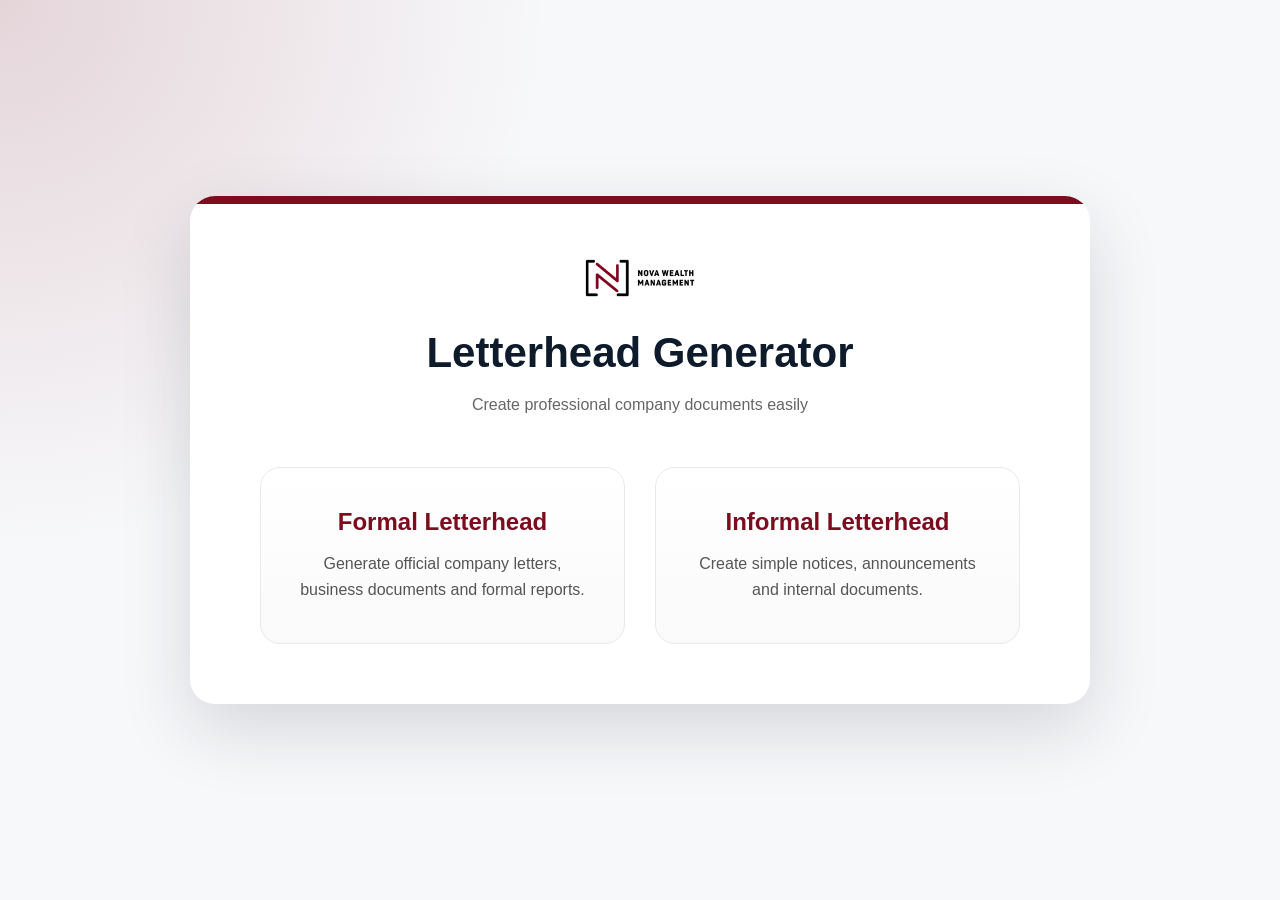
==== index.html @ fd753b9b "Initial commit via Netlify [skip ci]" ====
<!DOCTYPE html>

<html lang="en">

<head>

<meta charset="UTF-8">

<meta name="viewport" content="width=device-width, initial-scale=1.0">


<title>Letterhead Generator</title>


<link rel="stylesheet" href="css/style.css">


</head>


<body>


<section class="home">


    <div class="card">


        <img src="image/logo.png" class="logo">


        <h1>
            Letterhead Generator
        </h1>


        <p class="subtitle">
            Create professional company documents easily
        </p>



        <div class="options">


            <div class="option" onclick="chooseTemplate('formal')">


                <h2>
                    Formal Letterhead
                </h2>


                <p>
                    Generate official company letters,
                    business documents and formal reports.
                </p>


            </div>




            <div class="option" onclick="chooseTemplate('informal')">


                <h2>
                    Informal Letterhead
                </h2>


                <p>
                    Create simple notices,
                    announcements and internal documents.
                </p>


            </div>


        </div>


    </div>


</section>



<script src="js/script.js"></script>


</body>


</html>
---- css/style.css ----
*{
    margin:0;
    padding:0;
    box-sizing:border-box;
    font-family:"Segoe UI", Arial, sans-serif;
}


body{
    min-height:100vh;

    background:
    radial-gradient(circle at top left,
    rgba(123,13,30,0.15),
    transparent 35%),
    #F7F8FA;

    color:#2C2C2C;
}


/* center page */

.home{

    min-height:100vh;

    display:flex;
    justify-content:center;
    align-items:center;

    padding:40px;

}



/* main box */

.card{

    width:900px;

    background:white;

    padding:60px 70px;

    border-radius:25px;

    text-align:center;


    box-shadow:
    0 25px 70px rgba(13,27,42,0.15);


    position:relative;
    overflow:hidden;

}


/* top decoration */

.card::before{

    content:"";

    position:absolute;

    top:0;
    left:0;

    width:100%;
    height:8px;

    background:#7B0D1E;

}



/* logo */

.logo{

    width:120px;

    margin-bottom:25px;

}



/* title */

h1{

    font-size:42px;

    color:#0D1B2A;

    margin-bottom:15px;

}


.subtitle{

    max-width:500px;

    margin:0 auto 50px;

    color:#666;

    line-height:1.6;

}



/* option area */

.options{

    display:grid;

    grid-template-columns:
    repeat(2,1fr);

    gap:30px;

}



/* card button */

.option{

    padding:40px 30px;

    border-radius:20px;

    border:
    1px solid #E6E9ED;


    background:
    linear-gradient(
    180deg,
    #ffffff,
    #fafafa
    );


    cursor:pointer;

    transition:.3s;

}



.option:hover{

    transform:
    translateY(-10px);


    border-color:#7B0D1E;


    box-shadow:
    0 20px 40px rgba(123,13,30,.15);

}



.option h2{

    color:#7B0D1E;

    margin-bottom:15px;

}



.option p{

    color:#555;

    line-height:1.6;

}



/* phone */

@media(max-width:768px){


.card{

    padding:40px 25px;

}


.options{

    grid-template-columns:1fr;

}


h1{

    font-size:32px;

}


}

/* ======================
   LETTER EDITOR PAGE
====================== */


.editor{

    min-height:100vh;

    display:grid;
    grid-template-columns:350px 1fr;

    background:#F7F8FA;

}


/* left panel */

.input-area{

    background:#0D1B2A;

    color:white;

    padding:40px;

}


.input-area h2{

    margin-bottom:35px;

}


.input-area label{

    display:block;

    margin-top:20px;
    margin-bottom:8px;

    font-size:14px;

}



.input-area input,
.input-area textarea{

    width:100%;

    padding:14px;

    border:none;

    border-radius:10px;

    outline:none;

}


.input-area textarea{

    height:250px;

    resize:none;

}



.input-area button{

    width:100%;

    margin-top:30px;

    padding:15px;

    border:none;

    border-radius:30px;


    background:#7B0D1E;

    color:white;

    font-size:16px;

    cursor:pointer;

}


.input-area button:hover{

    opacity:.85;

}



/* preview background */

.preview{

    display:flex;

    justify-content:center;
    align-items:flex-start;


    padding:50px;

}



/* A4 PAPER */

.paper{

    width:794px;

    min-height:1123px;


    background:white;

    padding:60px;


    box-shadow:
    0 20px 60px rgba(0,0,0,.15);

}



/* letter logo */


.letter-logo{

    width:130px;

}



.company{

    margin-top:20px;

}


.company h3{

    color:#0D1B2A;

}



.company p{

    color:#555;

    line-height:1.6;

}



hr{

    margin:30px 0;

    border:none;

    height:2px;

    background:#7B0D1E;

}



.letter-info{

    display:flex;

    justify-content:space-between;

    align-items:flex-end;

    margin-top:40px;

    margin-bottom:50px;

}


.recipient-box{

    line-height:1.5;

}


#previewRecipient{

    font-weight:bold;

    margin-bottom:8px;

}


#previewAddress{

    line-height:1.5;

}


#date{

    white-space:nowrap;

}



#previewTitle{

    margin:0 0 15px 0;

    outline:none;

}



#previewContent{

    margin:0;

    line-height:1.6;

    min-height:300px;

    outline:none;

}



.sign{

    margin-top:80px;

}

@media print{


    body *{

        visibility:hidden;

    }



    .paper,
    .paper *{

        visibility:visible;

    }



    .paper{

        position:absolute;

        left:0;

        top:0;


        width:210mm;

        min-height:297mm;


        box-shadow:none;

        margin:0;

    }



    @page{

        size:A4;

        margin:0;

    }


}

.back-btn{

    background:transparent !important;

    color:white;

    border:1px solid rgba(255,255,255,0.4) !important;

    padding:12px 18px;

    border-radius:25px;

    margin-bottom:30px;

    cursor:pointer;

    transition:.3s;

}


.back-btn:hover{

    background:white !important;

    color:#0D1B2A;

}

/* editable letter area */

#previewTitle,
#previewContent{

    cursor:text;

    outline:none;

}


#previewContent{

    min-height:300px;

    line-height:1.6;

}


#previewTitle:focus,
#previewContent:focus{

    background:#f8f8f8;

}
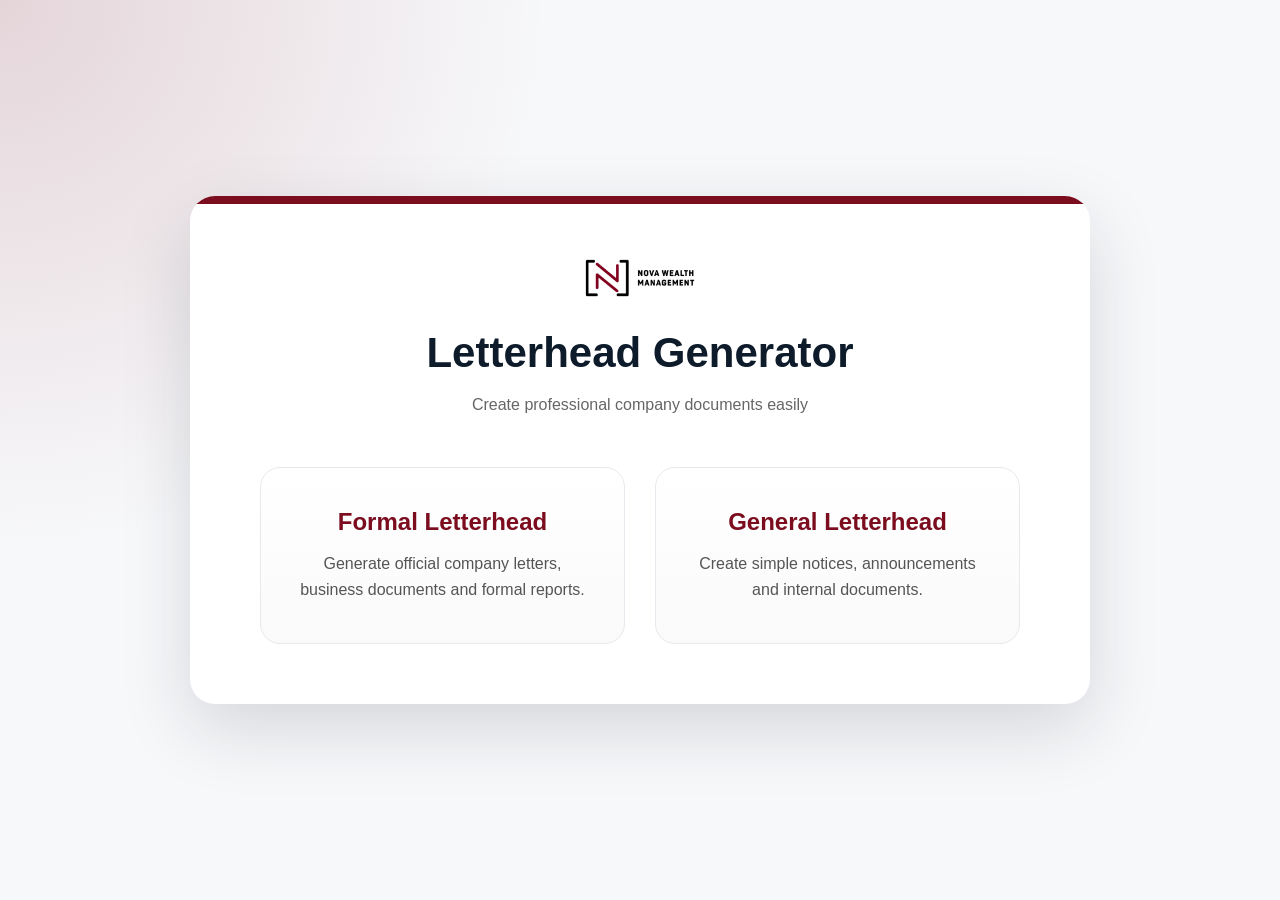
==== commit 8d20ffb7: "update" ====
--- a/index.html
+++ b/index.html
@@ -67,7 +67,7 @@
 
 
                 <h2>
-                    Informal Letterhead
+                    General Letterhead
                 </h2>
 
 
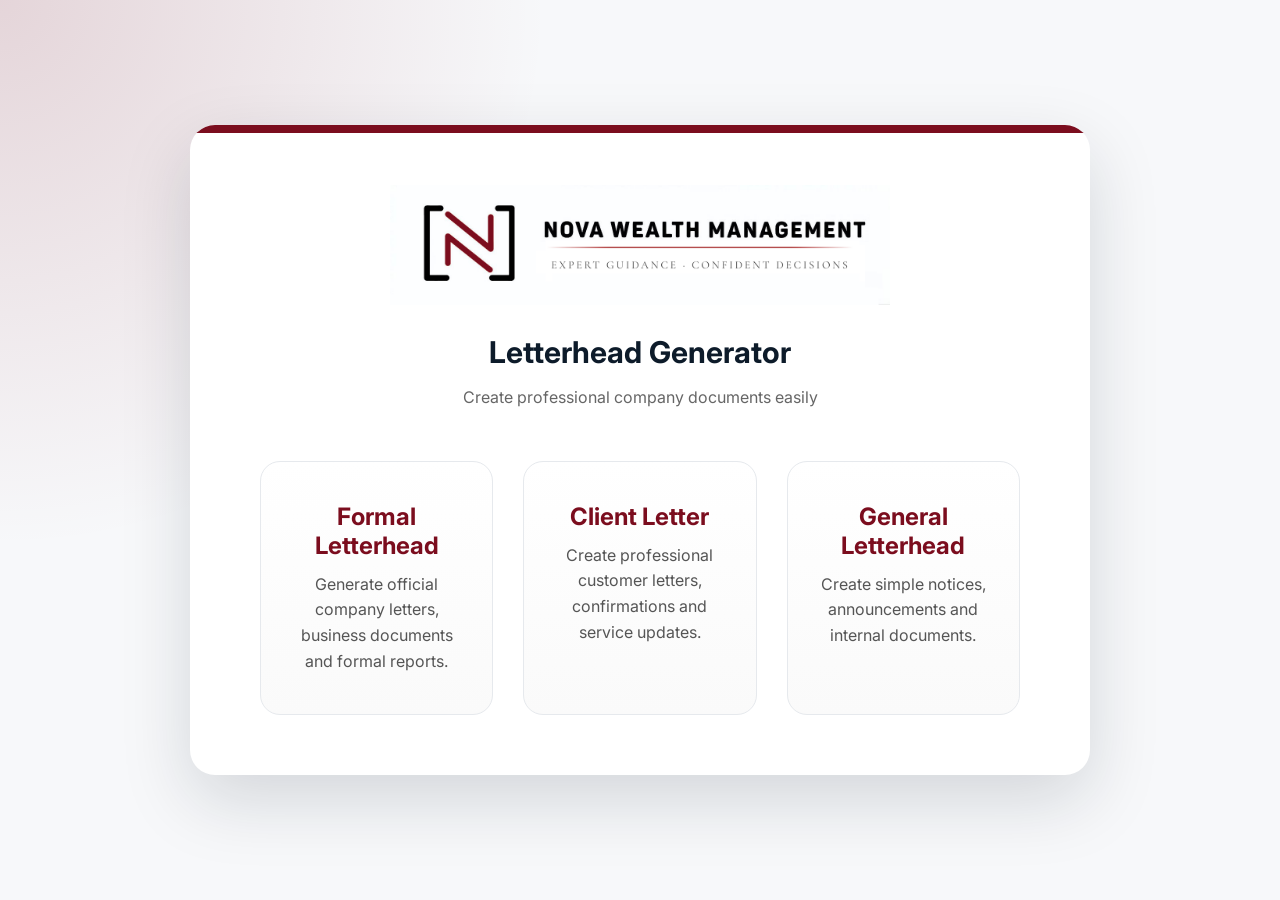
==== commit 17e978bb: "update" ====
--- a/index.html
+++ b/index.html
@@ -59,10 +59,23 @@
 
 
             </div>
+			
+			
 
+				<!-- NEW -->
+			<div class="option" onclick="chooseTemplate('client')">
 
+				<h2>
+					Client Letter
+				</h2>
 
+				<p>
+					Create professional customer letters,
+					confirmations and service updates.
+				</p>
 
+			</div>
+	
             <div class="option" onclick="chooseTemplate('informal')">
 
 
--- a/css/style.css
+++ b/css/style.css
@@ -1,8 +1,22 @@
+@font-face {
+    font-family: "Inter";
+    src: url("../fonts/Inter-VariableFont_opsz,wght.ttf") format("truetype");
+    font-weight: 100 900;
+    font-style: normal;
+}
+
+@font-face {
+    font-family: "Inter";
+    src: url("../fonts/Inter-Italic-VariableFont_opsz,wght.ttf") format("truetype");
+    font-weight: 100 900;
+    font-style: italic;
+}
+
 *{
     margin:0;
     padding:0;
     box-sizing:border-box;
-    font-family:"Segoe UI", Arial, sans-serif;
+    font-family:"Inter", Arial, sans-serif;
 }
 
 
@@ -84,7 +98,7 @@
 
 .logo{
 
-    width:120px;
+    width:500px;
 
     margin-bottom:25px;
 
@@ -96,7 +110,7 @@
 
 h1{
 
-    font-size:42px;
+    font-size:30px;
 
     color:#0D1B2A;
 
@@ -126,7 +140,7 @@
     display:grid;
 
     grid-template-columns:
-    repeat(2,1fr);
+    repeat(3,1fr);
 
     gap:30px;
 
@@ -182,7 +196,7 @@
 
     color:#7B0D1E;
 
-    margin-bottom:15px;
+    margin-bottom:12px;
 
 }
 
@@ -375,9 +389,8 @@
 
 
 .letter-logo{
-
-    width:130px;
-
+    height: 55px;
+    width: auto;
 }
 
 
@@ -419,6 +432,52 @@
 
 }
 
+.letter-header{
+    display:grid;
+    grid-template-columns:240px auto;
+    align-items:center;
+
+    border:1px solid #d8d8d8;
+}
+.header-left{
+
+    display:flex;
+
+    justify-content:center;
+
+    align-items:center;
+
+    border-right:1px solid #d8d8d8;
+
+    padding:15px;
+
+}
+
+.header-right{
+
+    padding:15px 25px;
+
+    text-align:right;
+
+}
+
+.header-right h2{
+
+    font-size:17px;
+
+    font-weight:700;
+
+    margin-bottom:5px;
+
+}
+
+.header-right p{
+
+    font-size:11px;
+
+    line-height:1.4;
+
+}
 
 
 .letter-info{
